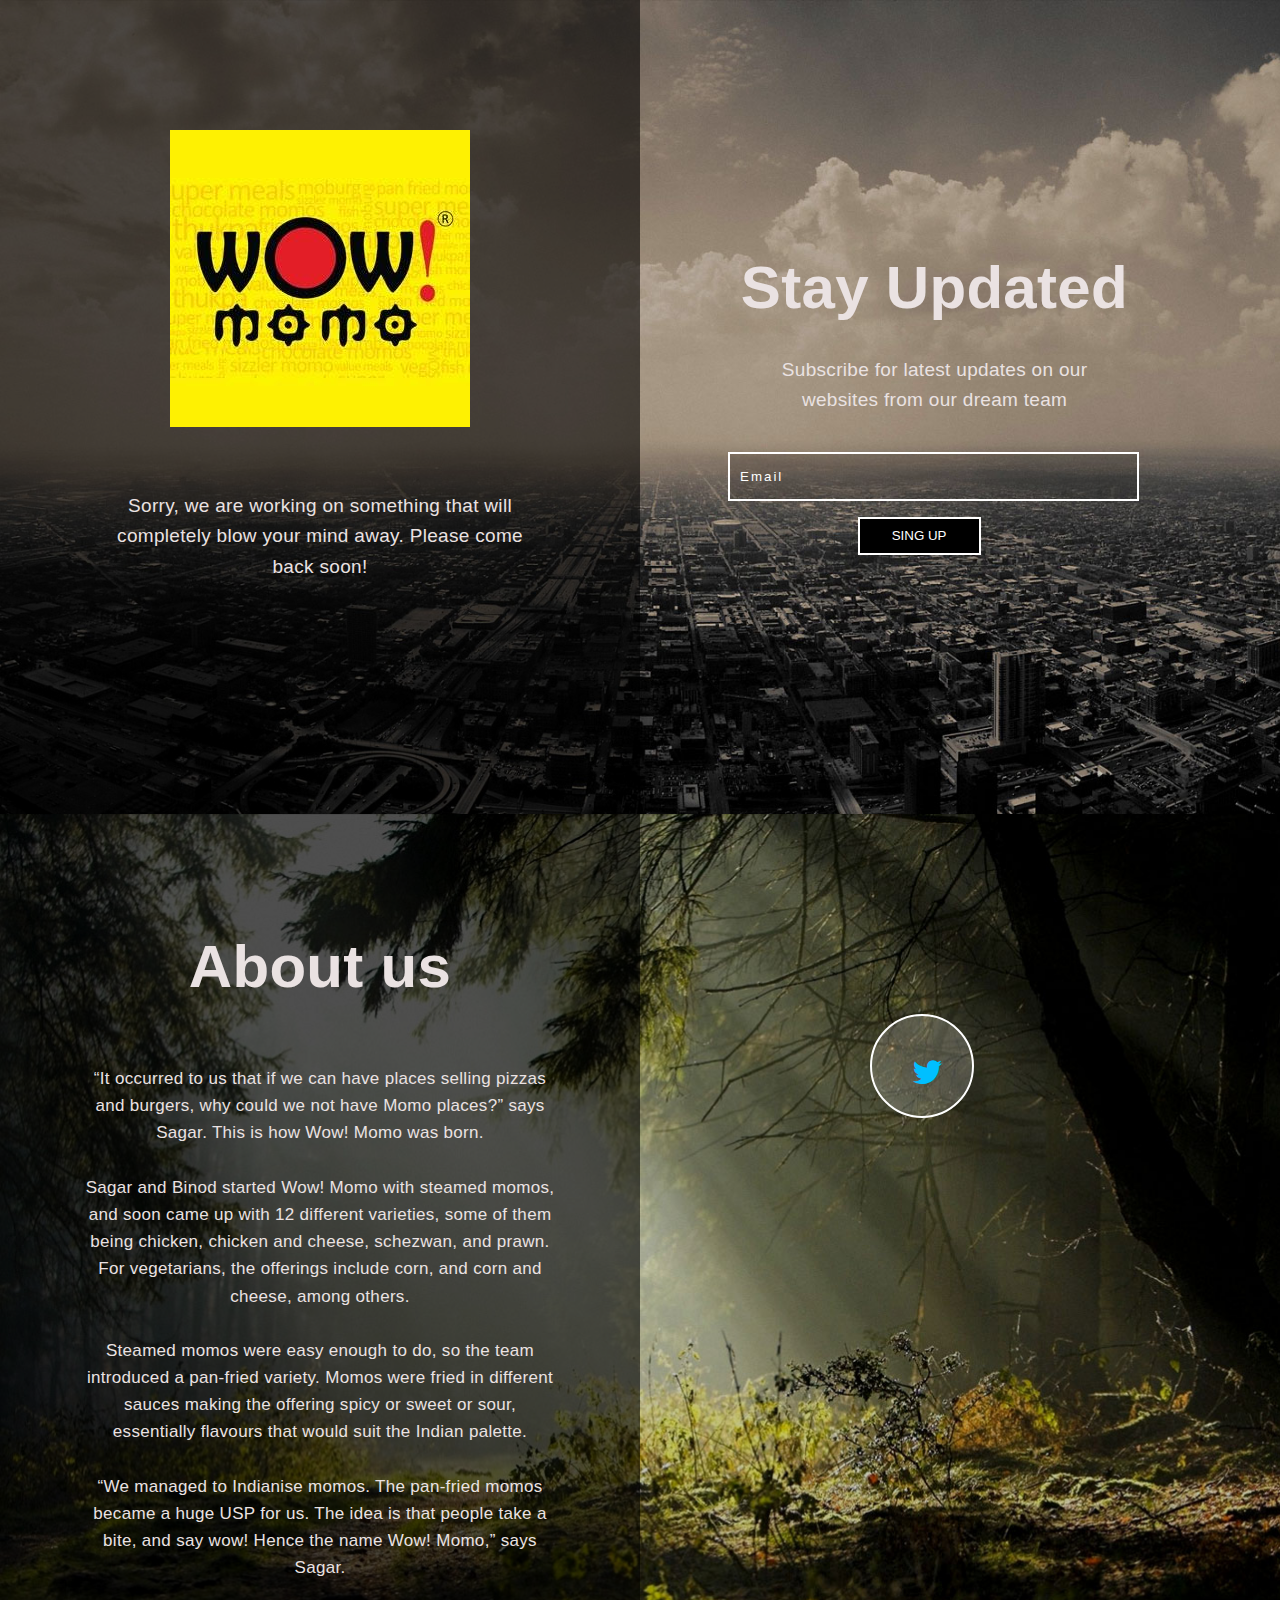
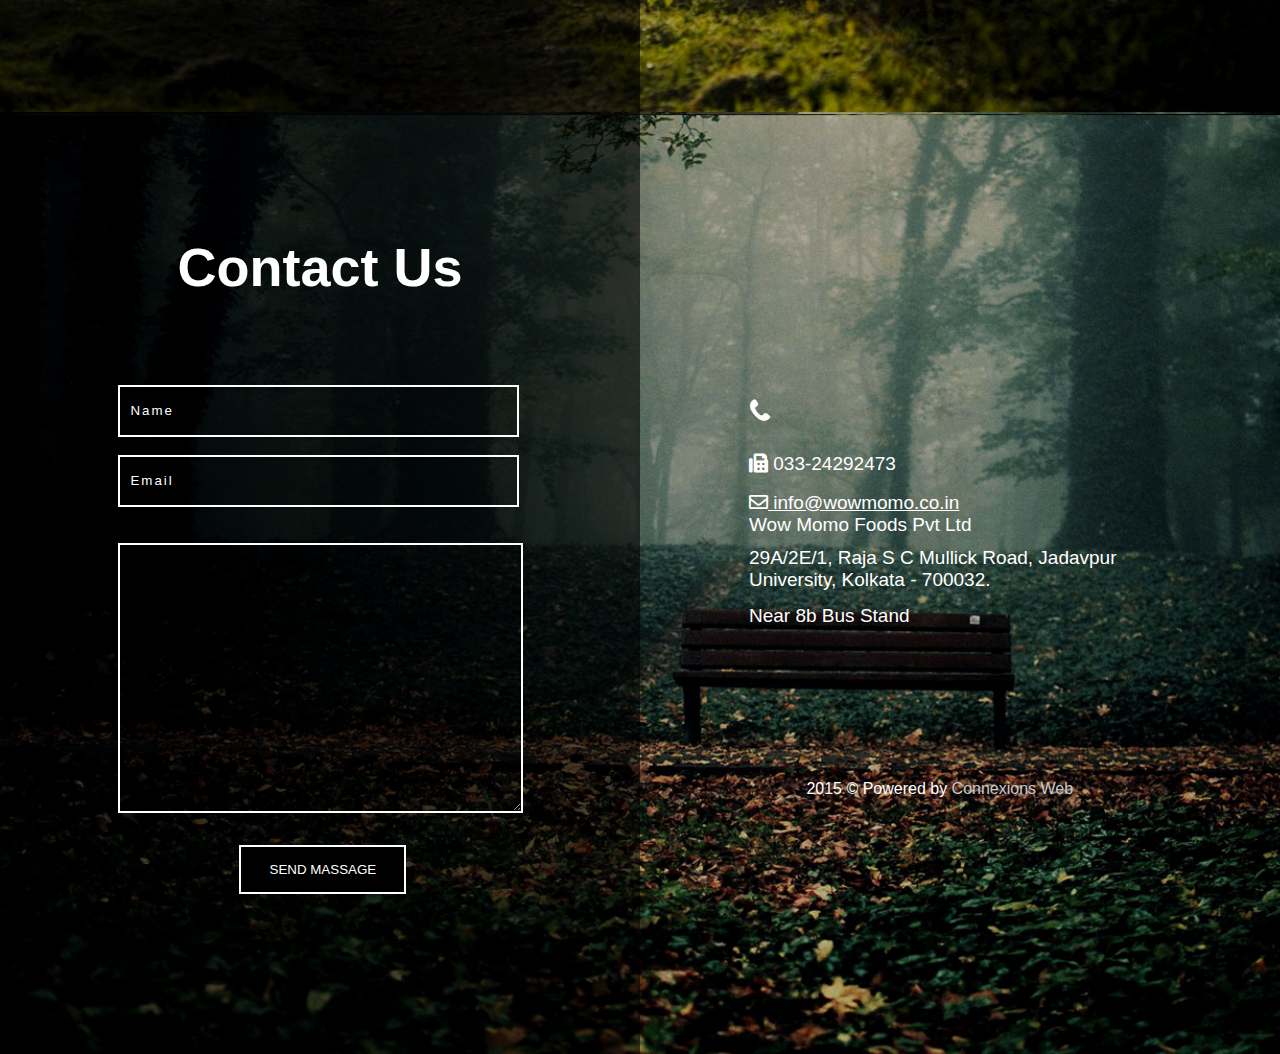
==== index.html @ c3615782 "Rename html/index.html to index.html" ====
<!DOCTYPE html>
<html lang="en">
<head>
	<title>WOW MOMO FOODS PVT LTD</title>
	<link rel="shortcut icon" href="../icon/icon.jpg">
	<link rel="stylesheet" type="text/css" href="../css/style.css">
	<link rel="stylesheet" type="text/css" href="https://use.fontawesome.com/releases/v5.8.2/css/all.css">
</head>
<body>
	<section id="top-section">
		<div class="left-box">
			<a href="index.html">
			<div class="top-box-img">
				
			</div>
			</a>
			<div class="top-box-dec">
				<p class="top-box-p">Sorry, we are working on something that will completely blow your mind away. Please come back soon!</p>
			</div>
		</div>
		<div class="right-box">
			<div class="stay">
				<h1>Stay Updated</h1>
			</div>
			<div class="stay-dec">
				<p>Subscribe for latest updates on our websites from our dream team</p>
			</div>
			<div class="input">
				<input type="text" name="email" value="Email">
			</div>
			<button>SING UP</button>
		</div>
	</section>
	<section id="middle-section">
		<div class="left-box">
			<div class="about">
				<h1>About us</h1>
			</div>
			<div class="about-dec">
				<p>“It occurred to us that if we can have places selling pizzas and burgers, why could we not have Momo places?” says Sagar. This is how Wow! Momo was born.</p><br>
				<p>Sagar and Binod started Wow! Momo with steamed momos, and soon came up with 12 different varieties, some of them being chicken, chicken and cheese, schezwan, and prawn. For vegetarians, the offerings include corn, and corn and cheese, among others.</p><br>
				<p>Steamed momos were easy enough to do, so the team introduced a pan-fried variety. Momos were fried in different sauces making the offering spicy or sweet or sour, essentially flavours that would suit the Indian palette.</p><br>
				<p>“We managed to Indianise momos. The pan-fried momos became a huge USP for us. The idea is that people take a bite, and say wow! Hence the name Wow! Momo,” says Sagar.</p>
			</div>
		</div>
		<div class="right-box">
			<div class="icon">
				<i class="fab fa-twitter"></i>
			</div>
		</div>
	</section>
	<section id="bottom-section">
		<div class="left-box">
			<div class="contact">
				<h1>Contact Us</h1>
			</div>
			<div class="from">
				<input class="form-input" type="text" name="name" value="Name"><br><br>
				<input class="form-input" type="text" name="email" value="Email"><br><br><br>
				<textarea></textarea>
				<button class="send">SEND MASSAGE</button>
			</div>
		</div>
		<div class="right-box">
			<div class="add">
					<span><img src="../icon/call.png" alt="call-icon"></span><br>
					<span><i class="fas fa-fax"></i> 033-24292473</span><br>
				<div class="line-hi" style="margin-top: 3px;">
					<span><a href="mailto:info@wowmomo.co.in"> <i class="far fa-envelope"></i> info@wowmomo.co.in</a></span><br>
					<span>Wow Momo Foods Pvt Ltd</span><br>
				</div>
				<div class="line-hi" style="margin-top: 11px;">
					<span>29A/2E/1, Raja S C Mullick Road, Jadavpur University, Kolkata - 700032.</span><br>
				</div>
					<span>Near 8b Bus Stand</span>
			</div>
			<div class="copy">
				<span class="span-text">
					2015 © Powered by <span style="color: #c9c9c9;"> Connexions Web </span>
				</span>
			</div>
		</div>
	</section>
</body>
</html>
---- css/style.css ----
@import url('https://fonts.googleapis.com/css?family=PT+Sans') ;
* {
margin : 0;
padding : 0;
font-family : 'Roboto', arial;
}
section#top-section {
background-image : url(../img/start.jpg);
background-size : cover;
height : 814px;
}
section#middle-section {
background-image : url(../img/about.jpg);
background-size : cover;
height : 900px;
}
section#bottom-section {
background-image : url(../img/contact.jpg);
background-size : cover;
height : 940px;
}
.left-box {
height : 100%;
width : 50%;
background-color : rgb(0 0 0 / 60%);
float : left;
}
.right-box {
width : 50%;
height : 100%;
float : right;
}
.top-box-img {
background-image : url(../img/123.jpg);
background-size : cover;
height : 297px;
width : 300px;
margin : 130px auto 0 auto;
}
.top-box-dec {
width : 67%;
text-align : center;
color : #eae2e2;
font-size : 19px;
margin : 0 auto;
letter-spacing : 0.31px;
line-height : 1.6;
margin-top : 64px;
}
.stay {
width : 67%;
text-align : center;
color : #eae2e2;
font-size : 30px;
margin : 0 80px;
letter-spacing : 0.31px;
line-height : 1.6;
margin-top : 240px;
}
.stay-dec {
width : 58%;
text-align : center;
color : #eae2e2;
font-size : 19px;
margin : 0 109px;
letter-spacing : 0.31px;
line-height : 1.6;
margin-top : 19px;
}
.input {
width : 62%;
height : 45px;
margin : 0 88px;
margin-top : 36px;
}
input[type="text"] {
width : 100%;
height : 100%;
padding-left : 10px;
background : #00000024;
border : white solid 2px;
color : white;
letter-spacing : 2px;
}
button {
margin : 20px 0 0 34%;
width : 123px;
height : 38px;
background : black;
color : white;
border : white solid 2px;
cursor : pointer;
}
.about {
width : 58%;
text-align : center;
color : #eae2e2;
font-size : 30px;
margin : 0 auto;
letter-spacing : 0.31px;
margin-top : 118px;
}
.about-dec {
width : 75%;
text-align : center;
color : #eae2e2;
font-size : 17px;
margin : 0 auto;
letter-spacing : 0.31px;
line-height : 1.6;
margin-top : 64px;
}
.icon {
width : 18px;
height : 18px;
border-radius : 50%;
background : #ffffff2e;
margin : 0 36%;
margin-top : 200px;
border : white solid 2px;
padding : 41px;
font-size : 29px;
color : deepskyblue;
cursor : pointer;
}
.contact {
color : white;
text-align : center;
font-size : 27px;
margin-top : 19%;
}
.from {
width : 63%;
margin : 0 auto;
margin-top : 87px;
}
textarea {
width : 94%;
height : 244px;
background : #00000038;
border : white solid 2px;
color : white;
padding : 11px;
}
input.form-input {
height : 48px;
width : 96%;
}
button.send {
margin : 28px 0 0 30%;
width : 167px;
height : 49px;
background : black;
color : white;
border : white solid 2px;
cursor : pointer;
}
.add {
color : white;
line-height : 2.6;
font-size : 19px;
width : 60%;
margin : 0 0 0 109px;
margin-top : 276px;
}
.line-hi {
line-height : 22px;
}
a {
color : white;
}
span.span-text {
color : white;
}
.copy {
margin-left : 26%;
margin-top : 140px;
}
img {
width : 22px;
}
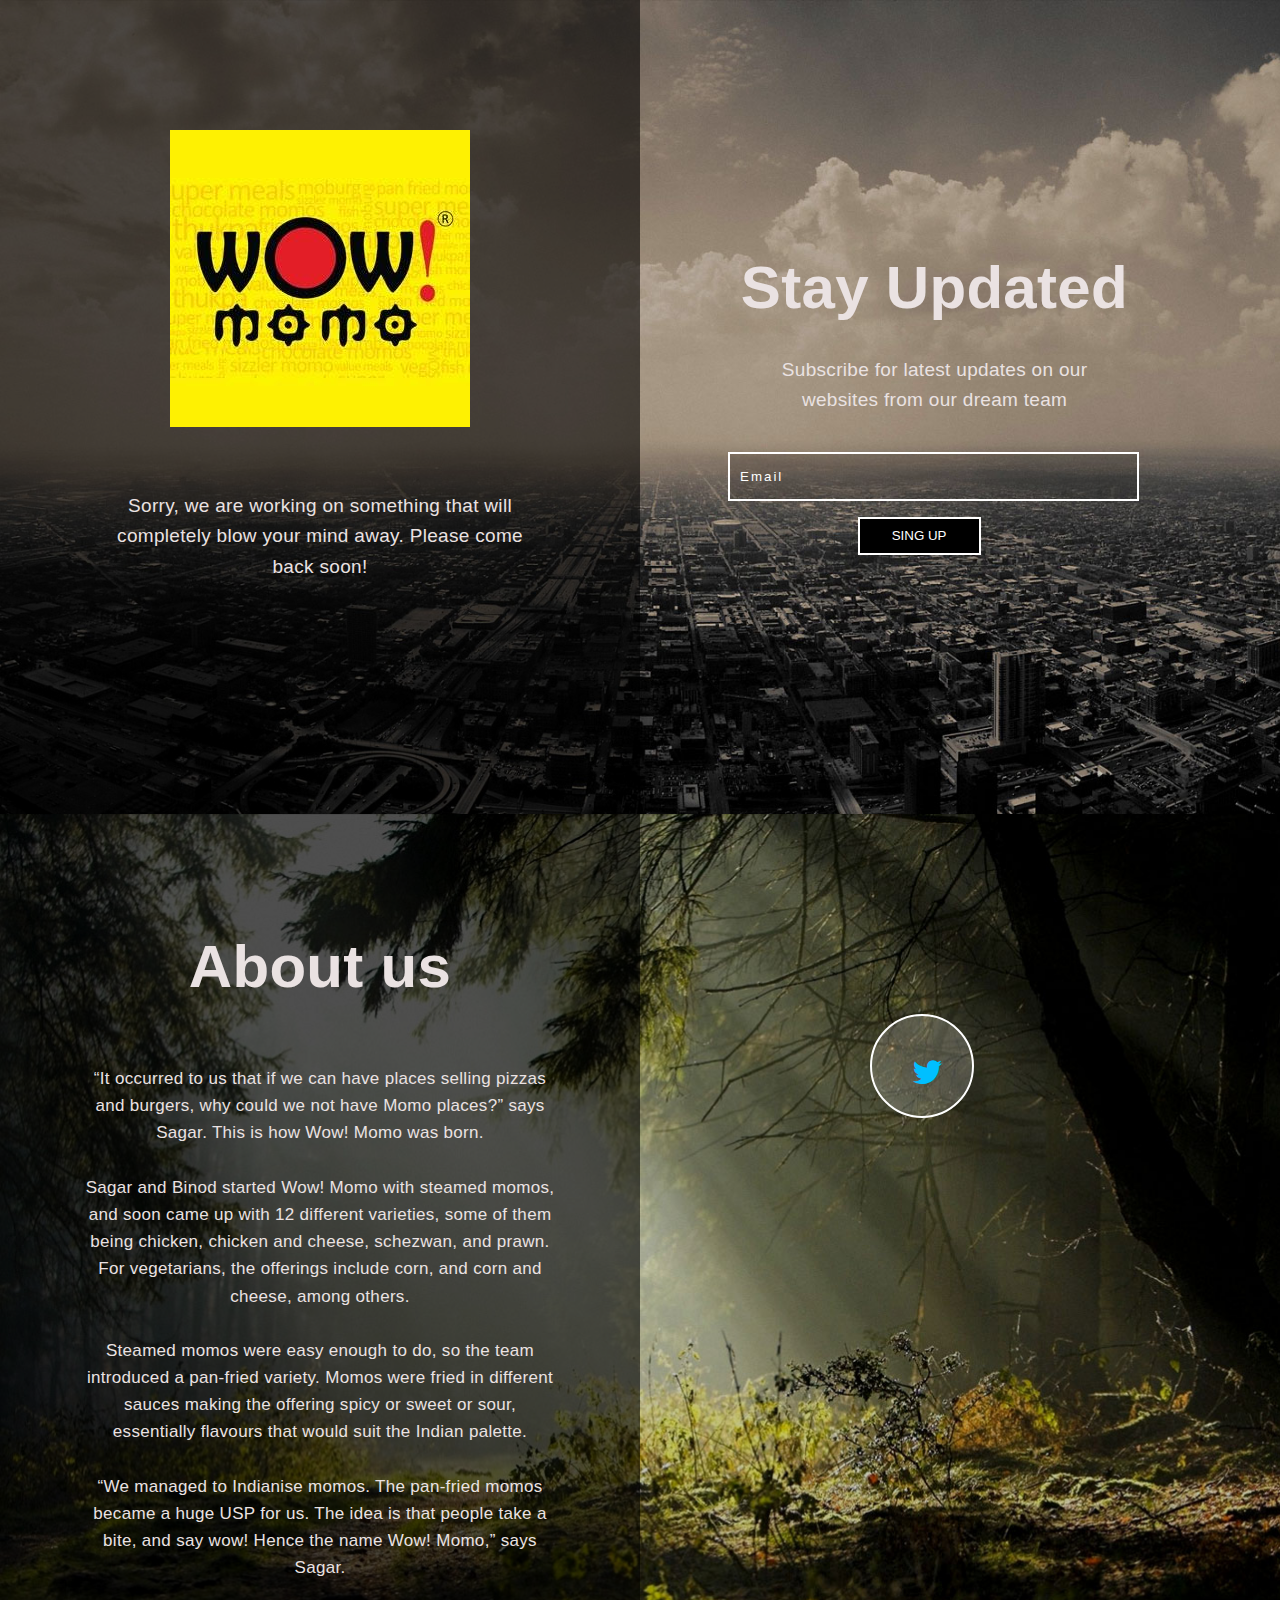
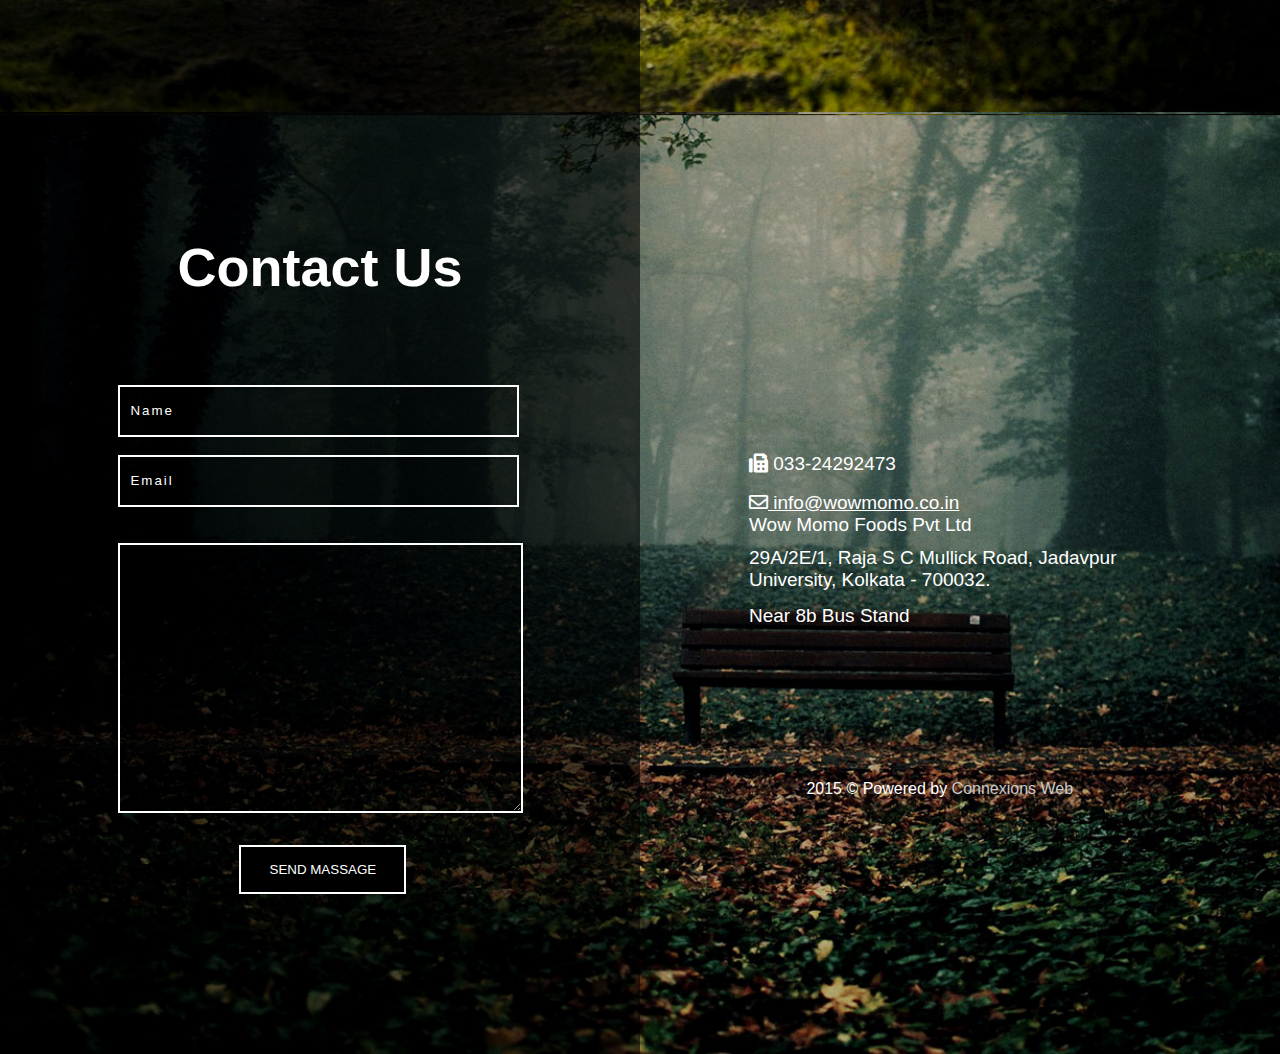
==== commit 48c40185: "Update index.html" ====
--- a/index.html
+++ b/index.html
@@ -2,8 +2,8 @@
 <html lang="en">
 <head>
 	<title>WOW MOMO FOODS PVT LTD</title>
-	<link rel="shortcut icon" href="../icon/icon.jpg">
-	<link rel="stylesheet" type="text/css" href="../css/style.css">
+	<link rel="shortcut icon" href="icon/icon.jpg">
+	<link rel="stylesheet" type="text/css" href="css/style.css">
 	<link rel="stylesheet" type="text/css" href="https://use.fontawesome.com/releases/v5.8.2/css/all.css">
 </head>
 <body>
@@ -63,7 +63,7 @@
 		</div>
 		<div class="right-box">
 			<div class="add">
-					<span><img src="../icon/call.png" alt="call-icon"></span><br>
+					<span><src="icon/call.png" alt="call-icon"></span><br>
 					<span><i class="fas fa-fax"></i> 033-24292473</span><br>
 				<div class="line-hi" style="margin-top: 3px;">
 					<span><a href="mailto:info@wowmomo.co.in"> <i class="far fa-envelope"></i> info@wowmomo.co.in</a></span><br>
